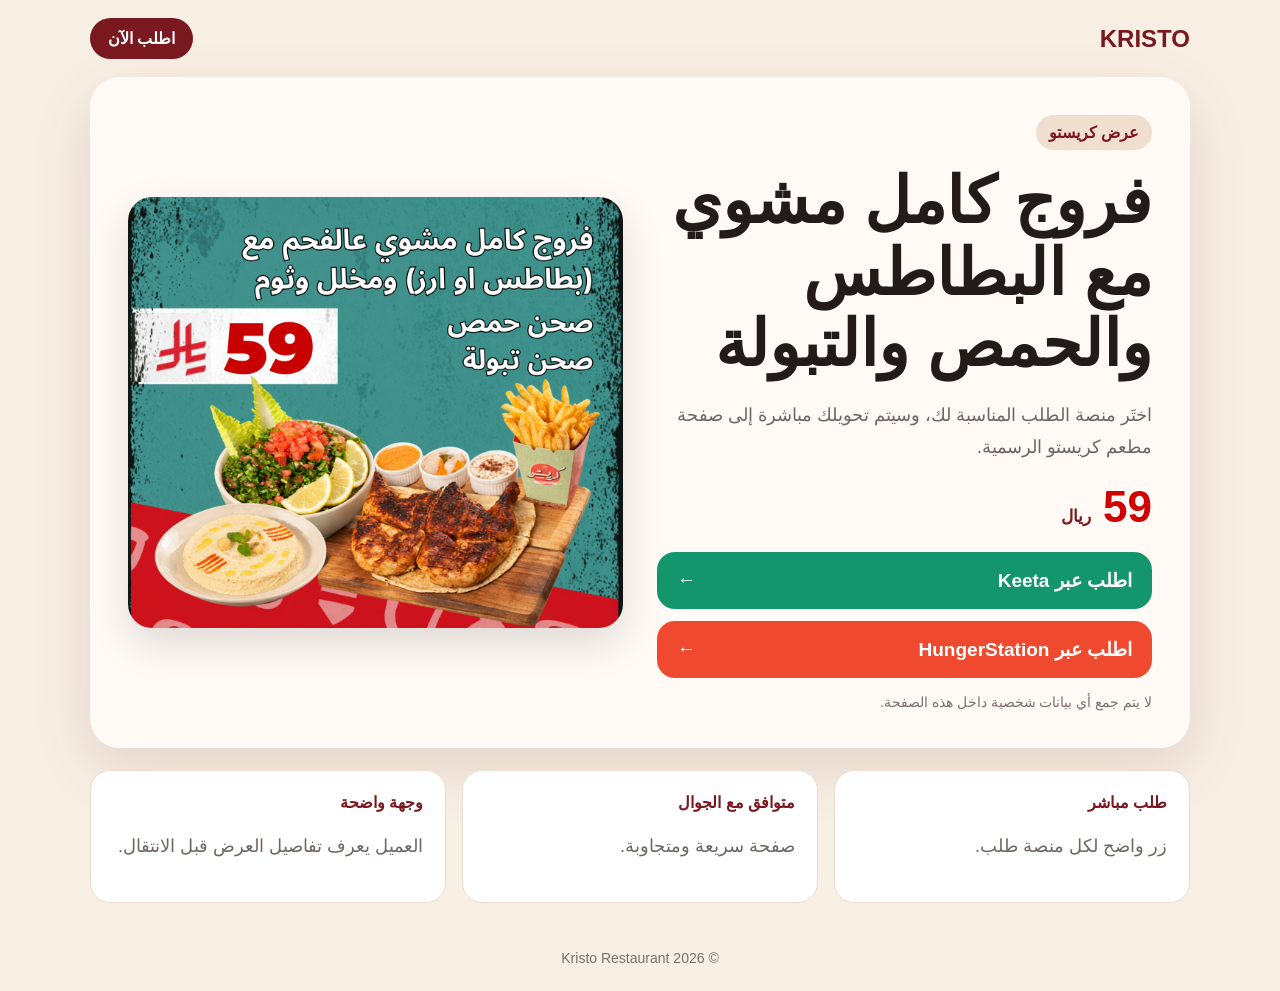
==== index.html @ f0862c5f "Add files via upload" ====
<!doctype html>
<html lang="ar" dir="rtl">
<head>
<meta charset="utf-8">
<meta name="viewport" content="width=device-width,initial-scale=1">
<meta name="description" content="اطلب عرض كريستو عبر كيتا أو هنقرستيشن">
<title>كريستو | اطلب الآن</title>
<style>
*{box-sizing:border-box}
html{scroll-behavior:smooth}
body{margin:0;font-family:Arial,Tahoma,sans-serif;background:#f8efe4;color:#231b18}
.wrap{width:min(1100px,calc(100% - 24px));margin:auto}
header{display:flex;align-items:center;justify-content:space-between;padding:18px 0}
.logo{font-weight:900;font-size:24px;color:#7a1820}
header a{background:#7a1820;color:#fff;text-decoration:none;padding:11px 18px;border-radius:30px;font-weight:700}
.hero{display:grid;grid-template-columns:1fr 1fr;gap:34px;align-items:center;background:#fffaf5;border-radius:30px;padding:38px;box-shadow:0 20px 60px rgba(80,20,20,.12)}
.hero img{width:100%;border-radius:24px;display:block;box-shadow:0 16px 40px rgba(0,0,0,.13)}
.badge{display:inline-block;background:#f0dfcf;color:#7a1820;padding:8px 13px;border-radius:20px;font-weight:800}
h1{font-size:clamp(34px,5vw,66px);line-height:1.12;margin:16px 0}
p{color:#6f6661;font-size:18px;line-height:1.8}
.price{font-size:44px;font-weight:900;color:#d10000;margin:14px 0 20px}
.price small{font-size:17px;color:#7a1820}
.buttons{display:grid;gap:12px}
.btn{display:flex;align-items:center;justify-content:space-between;text-decoration:none;color:#fff;padding:17px 20px;border-radius:18px;font-weight:900;font-size:19px;transition:.2s}
.btn:hover{transform:translateY(-2px)}
.keeta{background:#13966b}
.hunger{background:#ef4a2f}
.note{margin-top:16px;font-size:14px;color:#7c716b}
.features{display:grid;grid-template-columns:repeat(3,1fr);gap:16px;margin:22px 0}
.card{background:#fff;padding:22px;border-radius:20px;border:1px solid #eadccf}
.card b{color:#7a1820}
footer{text-align:center;padding:25px;color:#7a706a;font-size:14px}
@media(max-width:780px){
 .hero{grid-template-columns:1fr;padding:20px}
 .hero .content{order:2}
 .hero .image{order:1}
 .features{grid-template-columns:1fr}
 h1{font-size:38px}
}
</style>
</head>
<body>
<div class="wrap">
<header>
  <div class="logo">KRISTO</div>
  <a href="#order">اطلب الآن</a>
</header>

<main class="hero">
  <div class="content">
    <span class="badge">عرض كريستو</span>
    <h1>فروج كامل مشوي مع البطاطس والحمص والتبولة</h1>
    <p>اختَر منصة الطلب المناسبة لك، وسيتم تحويلك مباشرة إلى صفحة مطعم كريستو الرسمية.</p>
    <div class="price">59 <small>ريال</small></div>

    <div class="buttons" id="order">
      <a class="btn keeta" href="https://url.mykeeta.com/Utilj9zz" target="_blank" rel="noopener noreferrer">
        <span>اطلب عبر Keeta</span><span>←</span>
      </a>
      <a class="btn hunger" href="https://hungerstation.go.link/?c=SA&s=c&v=95247&so=mls&adj_t=1sdhhuza_1spi9ypp&adj_og_title=Kristo&adj_og_image=https://images.deliveryhero.io/image/hungerstation/restaurant/logo/217c35cdabdf3ab5f9973862aee3bb0e.png" target="_blank" rel="noopener noreferrer">
        <span>اطلب عبر HungerStation</span><span>←</span>
      </a>
    </div>
    <div class="note">لا يتم جمع أي بيانات شخصية داخل هذه الصفحة.</div>
  </div>

  <div class="image">
    <img src="[data-uri]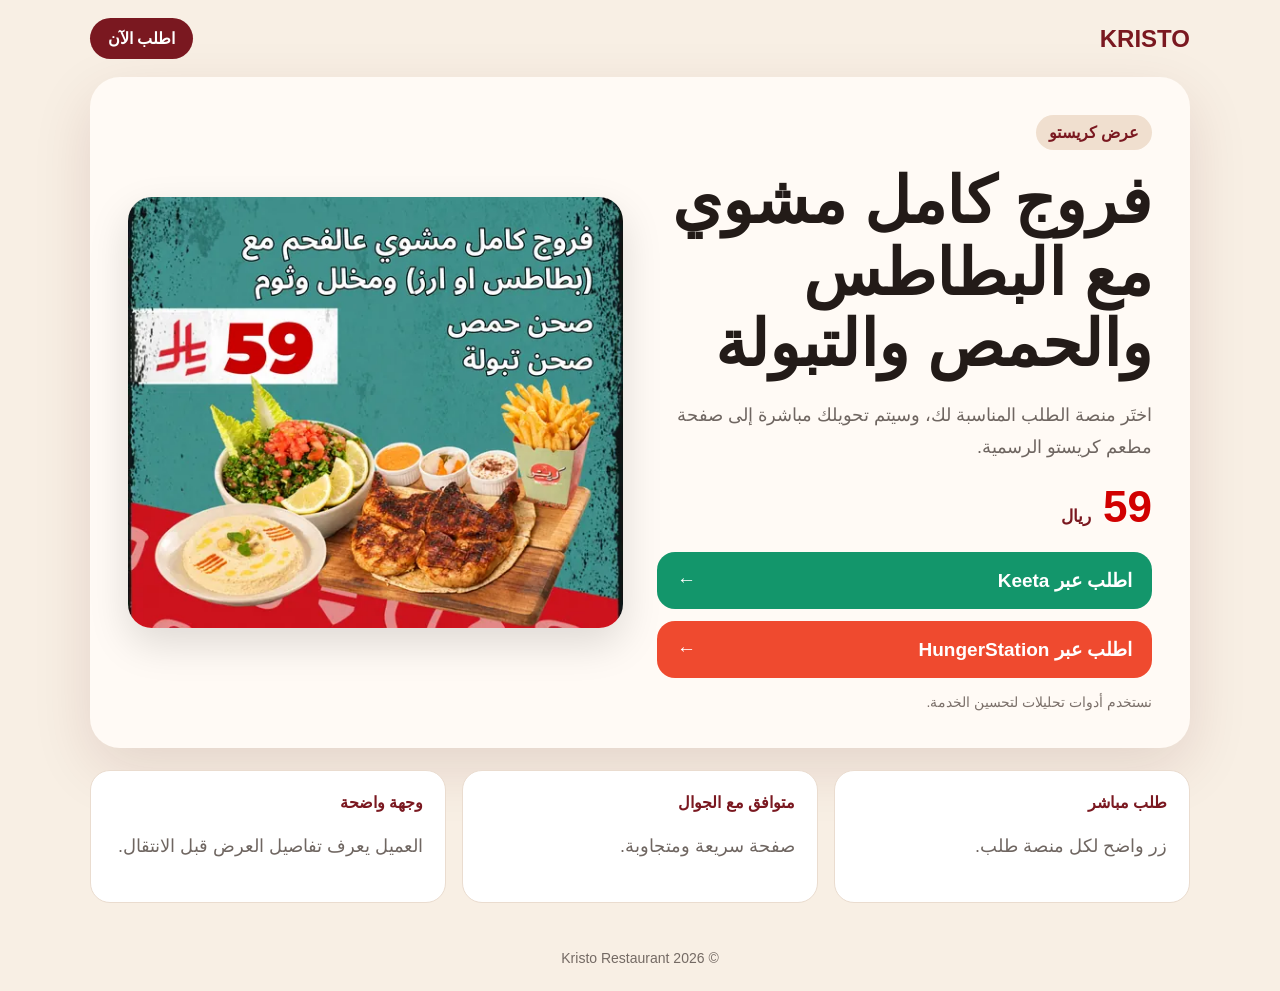
